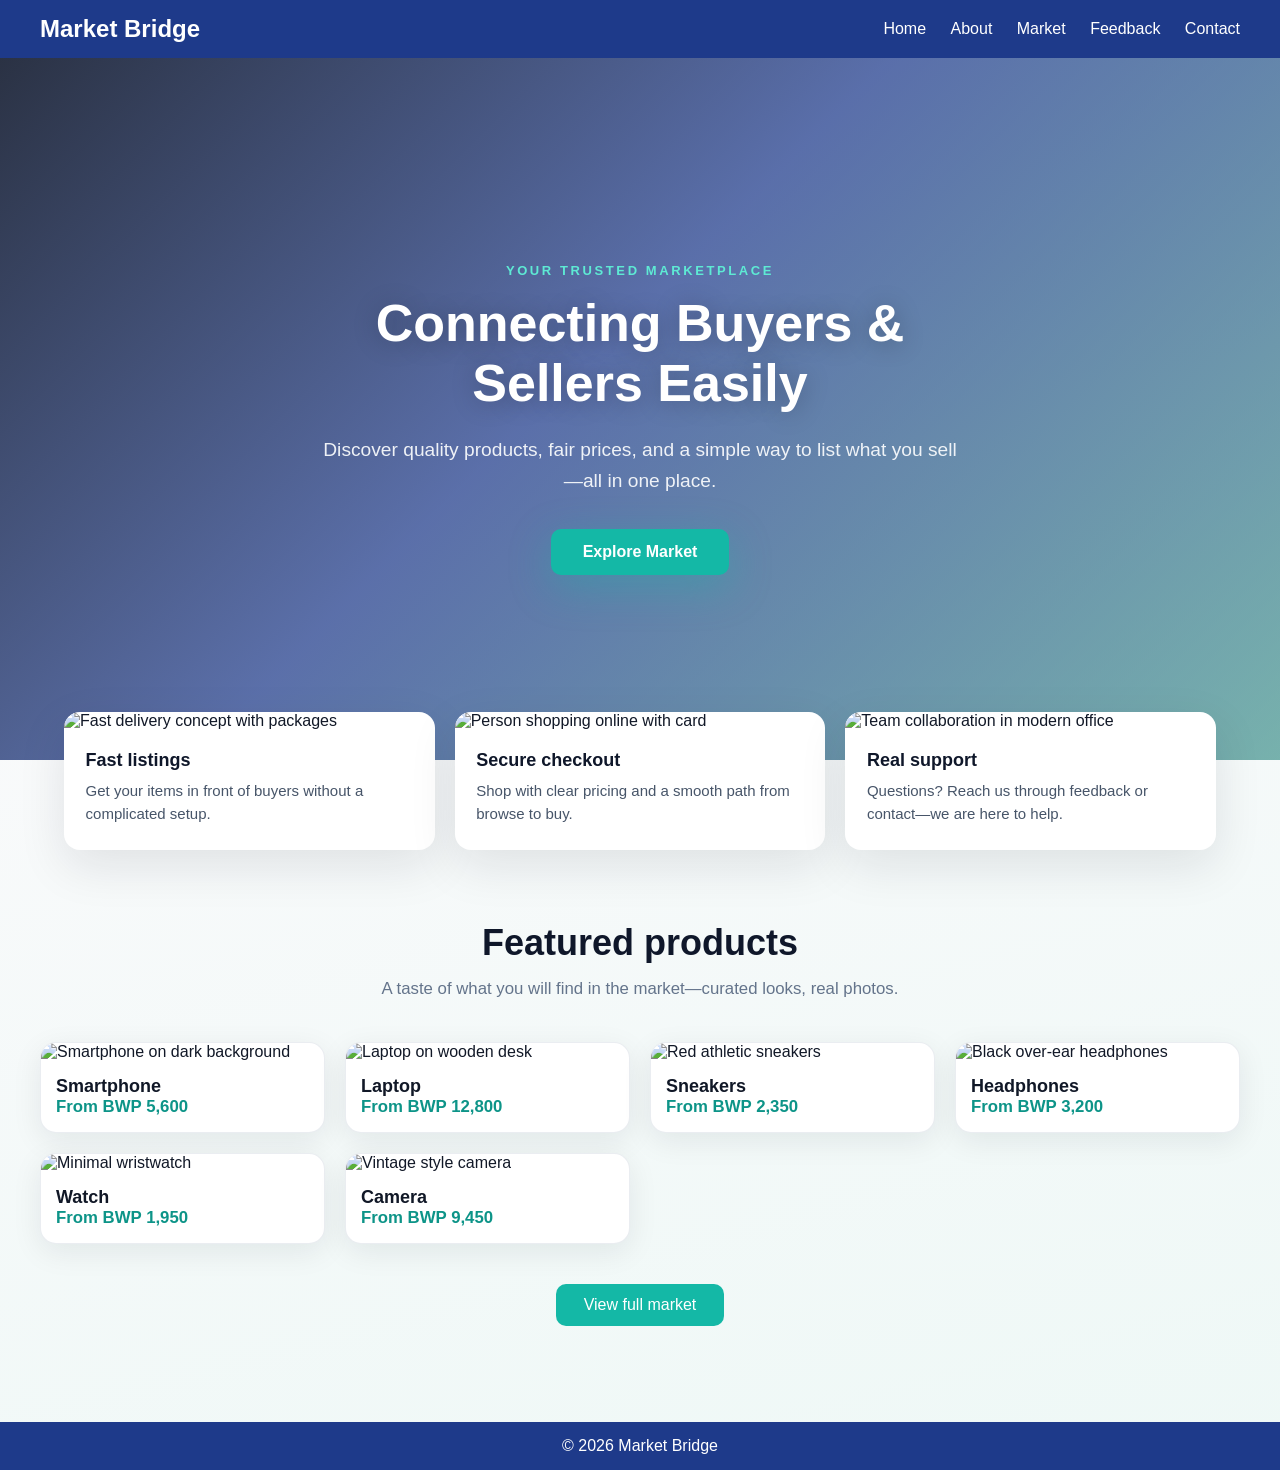
==== index.html @ 3c5c1e12 "done" ====
<!DOCTYPE html>
<html lang="en">
<head>
<meta charset="UTF-8">
<meta name="viewport" content="width=device-width, initial-scale=1.0">
<title>Market Bridge - Home</title>
<link rel="preconnect" href="https://fonts.googleapis.com">
<link rel="preconnect" href="https://fonts.gstatic.com" crossorigin>
<link href="https://fonts.googleapis.com/css2?family=DM+Sans:ital,opsz,wght@0,9..40,400;0,9..40,500;0,9..40,600;0,9..40,700&display=swap" rel="stylesheet">
<link rel="stylesheet" href="style.css">
</head>
<body class="home">
<header>
<nav>
<h2>Market Bridge</h2>
<div>
<a href="index.html">Home</a>
<a href="about.html">About</a>
<a href="market.html">Market</a>
<a href="feedback.html">Feedback</a>
<a href="contact.html">Contact</a>
</div>
</nav>
</header>

<section class="hero">
<div class="hero-bg" role="presentation" aria-hidden="true"></div>
<div class="hero-overlay" aria-hidden="true"></div>
<div class="hero-inner">
<p class="hero-eyebrow">Your trusted marketplace</p>
<h1>Connecting Buyers &amp; Sellers Easily</h1>
<p class="hero-lead">Discover quality products, fair prices, and a simple way to list what you sell—all in one place.</p>
<a href="market.html" class="btn btn-hero">Explore Market</a>
</div>
</section>

<section class="home-highlights" aria-labelledby="highlights-heading">
<h2 id="highlights-heading" class="visually-hidden">Why shop with us</h2>
<div class="highlights-grid">
<article class="highlight-card">
<img src="https://images.unsplash.com/photo-1607082348824-0a96f2a4b9da?w=640&q=80" alt="Fast delivery concept with packages" width="640" height="400" loading="lazy">
<div class="highlight-card-body">
<h3>Fast listings</h3>
<p>Get your items in front of buyers without a complicated setup.</p>
</div>
</article>
<article class="highlight-card">
<img src="https://images.unsplash.com/photo-1556742049-0cfed4f6a45d?w=640&q=80" alt="Person shopping online with card" width="640" height="400" loading="lazy">
<div class="highlight-card-body">
<h3>Secure checkout</h3>
<p>Shop with clear pricing and a smooth path from browse to buy.</p>
</div>
</article>
<article class="highlight-card">
<img src="https://images.unsplash.com/photo-1556761175-5973dc0f32e7?w=640&q=80" alt="Team collaboration in modern office" width="640" height="400" loading="lazy">
<div class="highlight-card-body">
<h3>Real support</h3>
<p>Questions? Reach us through feedback or contact—we are here to help.</p>
</div>
</article>
</div>
</section>

<div class="container featured-wrap">
<div class="section-head">
<h2>Featured products</h2>
<p class="section-sub">A taste of what you will find in the market—curated looks, real photos.</p>
</div>
<div class="grid">
<div class="card">
<img src="https://images.unsplash.com/photo-1511707171634-5f897ff02cc9?w=800&q=80" alt="Smartphone on dark background" width="800" height="600" loading="lazy">
<div class="card-content">
<h3>Smartphone</h3><p class="price">From BWP 5,600</p>
</div>
</div>
<div class="card">
<img src="https://images.unsplash.com/photo-1496181139206-80ce49f8c1a4?w=800&q=80" alt="Laptop on wooden desk" width="800" height="600" loading="lazy">
<div class="card-content">
<h3>Laptop</h3><p class="price">From BWP 12,800</p>
</div>
</div>
<div class="card">
<img src="https://images.unsplash.com/photo-1542291026-7eec264c27ff?w=800&q=80" alt="Red athletic sneakers" width="800" height="600" loading="lazy">
<div class="card-content">
<h3>Sneakers</h3><p class="price">From BWP 2,350</p>
</div>
</div>
<div class="card">
<img src="https://images.unsplash.com/photo-1505740420928-5e560c06d30e?w=800&q=80" alt="Black over-ear headphones" width="800" height="600" loading="lazy">
<div class="card-content">
<h3>Headphones</h3><p class="price">From BWP 3,200</p>
</div>
</div>
<div class="card">
<img src="https://images.unsplash.com/photo-1523275335684-37898b6baf30?w=800&q=80" alt="Minimal wristwatch" width="800" height="600" loading="lazy">
<div class="card-content">
<h3>Watch</h3><p class="price">From BWP 1,950</p>
</div>
</div>
<div class="card">
<img src="https://images.unsplash.com/photo-1516035069371-29a1b244cc32?w=800&q=80" alt="Vintage style camera" width="800" height="600" loading="lazy">
<div class="card-content">
<h3>Camera</h3><p class="price">From BWP 9,450</p>
</div>
</div>
</div>
<p class="featured-cta"><a href="market.html" class="btn">View full market</a></p>
</div>

<footer>© 2026 Market Bridge</footer>
</body>
</html>
---- style.css ----
/* RESET */
* {
  margin: 0;
  padding: 0;
  box-sizing: border-box;
  font-family: 'Segoe UI', sans-serif;
}

/* BODY */
body {
  background-color: #F9FAFB;
  color: #111827;
}

/* NAVBAR */
header {
  background: #1E3A8A;
  position: sticky;
  top: 0;
  z-index: 1000;
}

nav {
  display: flex;
  justify-content: space-between;
  align-items: center;
  padding: 15px 40px;
}

nav h2 {
  color: white;
}

nav a {
  color: white;
  margin-left: 20px;
  text-decoration: none;
  transition: 0.3s;
  position: relative;
}

/* HOVER UNDERLINE EFFECT */
nav a::after {
  content: "";
  position: absolute;
  width: 0%;
  height: 2px;
  background: #F97316;
  left: 0;
  bottom: -5px;
  transition: 0.3s;
}

nav a:hover::after {
  width: 100%;
}

/* CONTAINER */
.container {
  padding: 40px;
}

/* BUTTON */
.btn {
  background: #14B8A6;
  color: white;
  padding: 10px 20px;
  border: none;
  border-radius: 6px;
  cursor: pointer;
  transition: 0.3s;
}

.btn:hover {
  background: #F97316;
  transform: scale(1.05);
}

/* GRID */
.grid {
  display: grid;
  grid-template-columns: repeat(auto-fit, minmax(250px, 1fr));
  gap: 20px;
  margin-top: 20px;
}

/* CARD DESIGN */
.card {
  background: white;
  border-radius: 12px;
  overflow: hidden;
  box-shadow: 0 4px 12px rgba(0,0,0,0.1);
  transition: 0.3s;
}

.card:hover {
  transform: translateY(-8px);
}

.card img {
  width: 100%;
  height: 200px;
  object-fit: cover;
}

.card-content {
  padding: 15px;
}

/* HERO (default / inner pages) */
.hero {
  text-align: center;
  padding: 60px 20px;
  animation: fadeIn 1s ease-in;
}

.hero h1 {
  font-size: 2.5rem;
  margin-bottom: 10px;
}

/* ——— Home page only ——— */
body.home {
  font-family: "DM Sans", "Segoe UI", system-ui, sans-serif;
  background: linear-gradient(165deg, #f0f4ff 0%, #f9fafb 38%, #eef8f6 100%);
  min-height: 100vh;
}

.visually-hidden {
  position: absolute;
  width: 1px;
  height: 1px;
  padding: 0;
  margin: -1px;
  overflow: hidden;
  clip: rect(0, 0, 0, 0);
  white-space: nowrap;
  border: 0;
}

body.home .hero {
  position: relative;
  min-height: clamp(420px, 78vh, 820px);
  display: flex;
  align-items: center;
  justify-content: center;
  padding: 100px 24px 80px;
  overflow: hidden;
  text-align: center;
}

body.home .hero-bg {
  position: absolute;
  inset: 0;
  background-image: url("https://images.unsplash.com/photo-1441986300917-64674bd600d8?w=1920&q=85");
  background-size: cover;
  background-position: center 35%;
  transform: scale(1.02);
}

body.home .hero-overlay {
  position: absolute;
  inset: 0;
  background: linear-gradient(
    135deg,
    rgba(15, 23, 42, 0.88) 0%,
    rgba(30, 58, 138, 0.72) 45%,
    rgba(15, 118, 110, 0.55) 100%
  );
}

body.home .hero-inner {
  position: relative;
  z-index: 1;
  max-width: 40rem;
  margin: 0 auto;
  color: #f8fafc;
  animation: fadeIn 1.1s ease-out;
}

body.home .hero-eyebrow {
  font-size: 0.8125rem;
  font-weight: 600;
  letter-spacing: 0.2em;
  text-transform: uppercase;
  color: #5eead4;
  margin-bottom: 1rem;
}

body.home .hero h1 {
  font-size: clamp(2rem, 5vw, 3.25rem);
  font-weight: 700;
  line-height: 1.15;
  margin-bottom: 1.25rem;
  color: #fff;
  text-shadow: 0 2px 24px rgba(0, 0, 0, 0.25);
}

body.home .hero-lead {
  font-size: clamp(1rem, 2.2vw, 1.2rem);
  line-height: 1.65;
  opacity: 0.94;
  margin-bottom: 2rem;
  font-weight: 400;
}

body.home .btn-hero {
  display: inline-block;
  padding: 14px 32px;
  font-size: 1rem;
  font-weight: 600;
  text-decoration: none;
  border-radius: 10px;
  box-shadow: 0 12px 40px rgba(20, 184, 166, 0.35);
}

body.home .btn-hero:hover {
  box-shadow: 0 14px 44px rgba(249, 115, 22, 0.35);
}

/* Highlight strip */
.home-highlights {
  max-width: 1200px;
  margin: -48px auto 0;
  padding: 0 24px 48px;
  position: relative;
  z-index: 2;
}

.highlights-grid {
  display: grid;
  grid-template-columns: repeat(auto-fit, minmax(260px, 1fr));
  gap: 1.25rem;
}

.highlight-card {
  background: #fff;
  border-radius: 16px;
  overflow: hidden;
  box-shadow: 0 16px 48px rgba(15, 23, 42, 0.1);
  transition: transform 0.35s ease, box-shadow 0.35s ease;
}

.highlight-card:hover {
  transform: translateY(-6px);
  box-shadow: 0 24px 56px rgba(30, 58, 138, 0.15);
}

.highlight-card img {
  width: 100%;
  height: 180px;
  object-fit: cover;
}

.highlight-card-body {
  padding: 1.25rem 1.35rem 1.5rem;
}

.highlight-card-body h3 {
  font-size: 1.125rem;
  margin-bottom: 0.5rem;
  color: #0f172a;
}

.highlight-card-body p {
  font-size: 0.9375rem;
  line-height: 1.55;
  color: #475569;
}

/* Featured section */
body.home .featured-wrap {
  padding-top: 24px;
  padding-bottom: 56px;
}

.section-head {
  text-align: center;
  max-width: 36rem;
  margin: 0 auto 2.5rem;
}

.section-head h2 {
  font-size: clamp(1.75rem, 3vw, 2.25rem);
  color: #0f172a;
  margin-bottom: 0.75rem;
}

.section-sub {
  color: #64748b;
  font-size: 1.05rem;
  line-height: 1.6;
}

body.home .card {
  border-radius: 16px;
  box-shadow: 0 8px 30px rgba(15, 23, 42, 0.08);
  border: 1px solid rgba(148, 163, 184, 0.2);
}

body.home .card img {
  height: 220px;
}

body.home .card-content h3 {
  font-size: 1.125rem;
}

body.home .price {
  font-weight: 600;
  color: #0d9488;
  font-size: 1.05rem;
}

.featured-cta {
  text-align: center;
  margin-top: 2.5rem;
}

.featured-cta .btn {
  text-decoration: none;
  display: inline-block;
  padding: 12px 28px;
  border-radius: 10px;
}

/* ——— About page ——— */
body.about-page {
  font-family: "DM Sans", "Segoe UI", system-ui, sans-serif;
  background: linear-gradient(165deg, #f0f4ff 0%, #f9fafb 42%, #eef8f6 100%);
  min-height: 100vh;
}

.about-banner {
  position: relative;
  padding: 72px 24px 88px;
  text-align: center;
  overflow: hidden;
}

.about-banner-bg {
  position: absolute;
  inset: 0;
  background-image: url("https://images.unsplash.com/photo-1552664730-d307ca884978?w=1600&q=80");
  background-size: cover;
  background-position: center 30%;
}

.about-banner-overlay {
  position: absolute;
  inset: 0;
  background: linear-gradient(
    120deg,
    rgba(15, 23, 42, 0.9) 0%,
    rgba(30, 58, 138, 0.78) 50%,
    rgba(13, 148, 136, 0.65) 100%
  );
}

.about-banner-inner {
  position: relative;
  z-index: 1;
  max-width: 38rem;
  margin: 0 auto;
  color: #f8fafc;
  animation: fadeIn 0.9s ease-out;
}

.about-eyebrow {
  font-size: 0.75rem;
  font-weight: 600;
  letter-spacing: 0.18em;
  text-transform: uppercase;
  color: #5eead4;
  margin-bottom: 0.75rem;
}

.about-banner h1 {
  font-size: clamp(1.85rem, 4vw, 2.65rem);
  font-weight: 700;
  line-height: 1.2;
  margin-bottom: 1rem;
}

.about-intro {
  font-size: 1.05rem;
  line-height: 1.65;
  opacity: 0.95;
}

.about-content.container {
  max-width: 1120px;
  margin: 0 auto;
  padding: 0 24px 56px;
}

.about-cards-grid {
  display: grid;
  grid-template-columns: repeat(auto-fit, minmax(min(100%, 320px), 1fr));
  gap: 1.5rem;
  margin-top: -40px;
  position: relative;
  z-index: 2;
}

.info-card {
  background: #fff;
  border-radius: 16px;
  overflow: hidden;
  box-shadow: 0 12px 40px rgba(15, 23, 42, 0.08);
  border: 1px solid rgba(148, 163, 184, 0.22);
  display: flex;
  flex-direction: column;
  transition: transform 0.3s ease, box-shadow 0.3s ease;
}

.info-card:hover {
  transform: translateY(-6px);
  box-shadow: 0 20px 50px rgba(30, 58, 138, 0.12);
}

.info-card-accent {
  height: 5px;
  flex-shrink: 0;
}

.info-card--mission .info-card-accent {
  background: linear-gradient(90deg, #14b8a6, #0d9488);
}

.info-card--aim .info-card-accent {
  background: linear-gradient(90deg, #1e3a8a, #3b82f6);
}

.info-card--vision .info-card-accent {
  background: linear-gradient(90deg, #f97316, #ea580c);
}

.info-card--buyers .info-card-accent {
  background: linear-gradient(90deg, #14b8a6, #1e3a8a);
}

.info-card--sellers .info-card-accent {
  background: linear-gradient(90deg, #1e3a8a, #14b8a6);
}

.info-card-photo {
  width: 100%;
  height: 160px;
  object-fit: cover;
}

.info-card-body {
  padding: 1.35rem 1.5rem 1.6rem;
}

.info-card-body h2 {
  font-size: 1.2rem;
  font-weight: 700;
  color: #0f172a;
  margin-bottom: 0.75rem;
}

.info-card-body p {
  font-size: 0.975rem;
  line-height: 1.65;
  color: #475569;
}

.info-card-body strong {
  color: #0f172a;
  font-weight: 600;
}

.info-list {
  margin: 0;
  padding-left: 1.15rem;
  color: #475569;
  font-size: 0.975rem;
  line-height: 1.75;
}

.info-list li {
  margin-bottom: 0.35rem;
}

.info-list li:last-child {
  margin-bottom: 0;
}

.about-cta-panel {
  margin-top: 2.5rem;
  padding: 2rem 1.75rem;
  border-radius: 16px;
  background: linear-gradient(135deg, #1e3a8a 0%, #134e4a 100%);
  color: #e2e8f0;
  text-align: center;
  box-shadow: 0 16px 48px rgba(30, 58, 138, 0.25);
}

.about-cta-inner h2 {
  font-size: 1.5rem;
  color: #fff;
  margin-bottom: 0.5rem;
}

.about-cta-inner > p {
  font-size: 1rem;
  margin-bottom: 1.5rem;
  opacity: 0.92;
}

.about-cta-actions {
  display: flex;
  flex-wrap: wrap;
  gap: 0.75rem;
  justify-content: center;
  align-items: center;
}

.about-cta-btn {
  text-decoration: none;
  display: inline-block;
}

.btn-outline {
  background: transparent;
  color: #fff;
  border: 2px solid rgba(255, 255, 255, 0.55);
  text-decoration: none;
  display: inline-block;
  padding: 10px 20px;
  border-radius: 6px;
  cursor: pointer;
  transition: 0.3s;
}

.btn-outline:hover {
  background: rgba(255, 255, 255, 0.12);
  border-color: #fff;
  transform: scale(1.05);
}

/* ——— Market hub & slideshow ——— */
body.market-page {
  font-family: "DM Sans", "Segoe UI", system-ui, sans-serif;
  background: linear-gradient(165deg, #e8eefc 0%, #f9fafb 45%, #e6f4f1 100%);
  min-height: 100vh;
}

.market-hero {
  position: relative;
}

.slideshow {
  position: relative;
  min-height: clamp(320px, 52vh, 560px);
  overflow: hidden;
}

.slideshow-slides {
  position: absolute;
  inset: 0;
}

.slideshow .slide {
  position: absolute;
  inset: 0;
  background-size: cover;
  background-position: center;
  opacity: 0;
  transition: opacity 1s ease-in-out;
}

.slideshow .slide.is-active {
  opacity: 1;
}

.slideshow-overlay {
  position: absolute;
  inset: 0;
  background: linear-gradient(
    120deg,
    rgba(15, 23, 42, 0.82) 0%,
    rgba(30, 58, 138, 0.55) 55%,
    rgba(13, 148, 136, 0.45) 100%
  );
  z-index: 1;
}

.slideshow-content {
  position: relative;
  z-index: 2;
  min-height: clamp(320px, 52vh, 560px);
  display: flex;
  flex-direction: column;
  align-items: center;
  justify-content: center;
  text-align: center;
  padding: 3rem 1.5rem 4rem;
  color: #f8fafc;
}

.slideshow-eyebrow {
  font-size: 0.75rem;
  font-weight: 600;
  letter-spacing: 0.2em;
  text-transform: uppercase;
  color: #5eead4;
  margin-bottom: 0.75rem;
}

.slideshow-title {
  font-size: clamp(1.85rem, 4vw, 2.75rem);
  font-weight: 700;
  margin-bottom: 0.75rem;
  text-shadow: 0 2px 20px rgba(0, 0, 0, 0.2);
}

.slideshow-lead {
  font-size: 1.05rem;
  max-width: 26rem;
  line-height: 1.6;
  opacity: 0.95;
  margin-bottom: 1.5rem;
}

.slideshow-dots {
  display: flex;
  gap: 0.5rem;
  margin-top: 0.5rem;
}

.slideshow-dot {
  width: 10px;
  height: 10px;
  border-radius: 50%;
  border: 2px solid rgba(255, 255, 255, 0.5);
  background: transparent;
  cursor: pointer;
  padding: 0;
  transition: background 0.2s, transform 0.2s;
}

.slideshow-dot.is-active {
  background: #fff;
  border-color: #fff;
  transform: scale(1.15);
}

.slideshow-btn {
  position: absolute;
  top: 50%;
  transform: translateY(-50%);
  z-index: 3;
  width: 44px;
  height: 44px;
  border-radius: 50%;
  border: none;
  background: rgba(255, 255, 255, 0.2);
  color: #fff;
  font-size: 1.75rem;
  line-height: 1;
  cursor: pointer;
  transition: background 0.2s;
  backdrop-filter: blur(6px);
}

.slideshow-btn:hover {
  background: rgba(255, 255, 255, 0.35);
}

.slideshow-btn--prev {
  left: 1rem;
}

.slideshow-btn--next {
  right: 1rem;
}

.market-hub {
  max-width: 1100px;
  margin: 0 auto;
  padding-bottom: 3rem;
}

.market-hub-intro {
  text-align: center;
  max-width: 36rem;
  margin: 2.5rem auto 2rem;
}

.market-hub-intro h2 {
  font-size: clamp(1.5rem, 3vw, 2rem);
  color: #0f172a;
  margin-bottom: 0.5rem;
}

.market-hub-intro p {
  color: #64748b;
  line-height: 1.6;
}

.market-actions {
  display: grid;
  grid-template-columns: repeat(auto-fit, minmax(min(100%, 300px), 1fr));
  gap: 1.5rem;
}

.market-action-card {
  position: relative;
  border-radius: 20px;
  overflow: hidden;
  min-height: 280px;
  display: block;
  text-decoration: none;
  color: inherit;
  box-shadow: 0 16px 48px rgba(15, 23, 42, 0.12);
  transition: transform 0.35s ease, box-shadow 0.35s ease;
}

.market-action-card:hover {
  transform: translateY(-8px);
  box-shadow: 0 24px 56px rgba(30, 58, 138, 0.18);
}

.market-action-bg {
  position: absolute;
  inset: 0;
  width: 100%;
  height: 100%;
  object-fit: cover;
}

.market-action-overlay {
  position: absolute;
  inset: 0;
  background: linear-gradient(
    180deg,
    rgba(15, 23, 42, 0.1) 0%,
    rgba(15, 23, 42, 0.75) 100%
  );
  z-index: 1;
}

.market-action-card--sell .market-action-overlay {
  background: linear-gradient(
    180deg,
    rgba(13, 148, 136, 0.15) 0%,
    rgba(15, 23, 42, 0.8) 100%
  );
}

.market-action-body {
  position: relative;
  z-index: 2;
  height: 100%;
  min-height: 280px;
  padding: 1.75rem;
  display: flex;
  flex-direction: column;
  justify-content: flex-end;
  color: #f8fafc;
}

.market-action-label {
  font-size: 0.7rem;
  font-weight: 600;
  letter-spacing: 0.15em;
  text-transform: uppercase;
  color: #5eead4;
  margin-bottom: 0.35rem;
}

.market-action-body h3 {
  font-size: 1.75rem;
  font-weight: 700;
  margin-bottom: 0.5rem;
}

.market-action-body p {
  font-size: 0.95rem;
  line-height: 1.55;
  opacity: 0.92;
  margin-bottom: 1rem;
}

.market-action-cta {
  font-weight: 600;
  color: #fff;
}

/* ——— Buy / Sell subpages ——— */
.page-subnav {
  display: flex;
  flex-wrap: wrap;
  align-items: center;
  justify-content: space-between;
  gap: 0.75rem;
  padding: 12px 40px;
  background: rgba(255, 255, 255, 0.85);
  border-bottom: 1px solid rgba(148, 163, 184, 0.25);
  backdrop-filter: blur(8px);
}

.subnav-back {
  font-weight: 600;
  color: #1e3a8a;
  text-decoration: none;
  display: inline-flex;
  align-items: center;
  gap: 0.25rem;
}

.subnav-back:hover {
  color: #0d9488;
  text-decoration: underline;
}

.subnav-link {
  font-size: 0.9375rem;
  font-weight: 600;
  color: #0d9488;
  text-decoration: none;
}

.subnav-link:hover {
  text-decoration: underline;
}

body.buy-page,
body.sell-page {
  font-family: "DM Sans", "Segoe UI", system-ui, sans-serif;
  background: linear-gradient(165deg, #f0f4ff 0%, #f9fafb 40%, #eef8f6 100%);
  min-height: 100vh;
}

.buy-hero {
  position: relative;
  min-height: 220px;
  max-height: 360px;
  overflow: hidden;
}

.buy-hero-img {
  width: 100%;
  height: 280px;
  object-fit: cover;
  display: block;
}

.buy-hero-overlay {
  position: absolute;
  inset: 0;
  background: linear-gradient(
    90deg,
    rgba(15, 23, 42, 0.75) 0%,
    rgba(30, 58, 138, 0.45) 100%
  );
}

.buy-hero-inner {
  position: absolute;
  inset: 0;
  display: flex;
  flex-direction: column;
  justify-content: center;
  padding: 2rem 40px;
  max-width: 640px;
  color: #f8fafc;
}

.buy-hero-inner h1 {
  font-size: clamp(1.75rem, 3.5vw, 2.35rem);
  margin-bottom: 0.5rem;
}

.buy-hero-inner p {
  font-size: 1rem;
  line-height: 1.55;
  opacity: 0.95;
}

.buy-content.container {
  max-width: 1120px;
  margin: 0 auto;
  padding-top: 2rem;
  padding-bottom: 3rem;
}

.buy-hint {
  text-align: center;
  color: #64748b;
  margin-bottom: 1rem;
}

.buy-hint a {
  color: #0d9488;
  font-weight: 600;
}

body.buy-page .product-card img {
  height: 220px;
}

.product-badge {
  display: inline-block;
  font-size: 0.6875rem;
  font-weight: 700;
  text-transform: uppercase;
  letter-spacing: 0.06em;
  color: #0f766e;
  background: #ccfbf1;
  padding: 0.2rem 0.5rem;
  border-radius: 6px;
  margin-bottom: 0.35rem;
}

.product-price {
  font-size: 1.15rem;
  font-weight: 700;
  color: #0d9488;
  margin: 0.35rem 0 0.5rem;
}

.product-desc {
  font-size: 0.9rem;
  color: #64748b;
  line-height: 1.5;
  margin-bottom: 0.75rem;
}

.btn-block {
  width: 100%;
  margin-top: 0.25rem;
}

/* Sell layout */
.sell-layout {
  display: grid;
  grid-template-columns: minmax(0, 380px) minmax(0, 1fr);
  gap: 0;
  max-width: 1100px;
  margin: 0 auto;
  min-height: calc(100vh - 180px);
}

@media (max-width: 900px) {
  .sell-layout {
    grid-template-columns: 1fr;
  }

  .sell-visual {
    min-height: 200px;
    max-height: 240px;
  }

  .sell-visual img {
    max-height: 240px;
  }
}

.sell-visual {
  position: relative;
  background: #1e293b;
}

.sell-visual img {
  width: 100%;
  height: 100%;
  object-fit: cover;
  display: block;
  min-height: 320px;
}

.sell-visual-caption {
  position: absolute;
  bottom: 0;
  left: 0;
  right: 0;
  padding: 1.25rem 1.5rem;
  background: linear-gradient(transparent, rgba(15, 23, 42, 0.9));
  color: #e2e8f0;
  font-size: 0.9rem;
  line-height: 1.45;
}

.sell-main {
  padding: 2rem 40px 3rem;
}

.sell-intro h1 {
  font-size: clamp(1.65rem, 3vw, 2.1rem);
  color: #0f172a;
  margin-bottom: 0.5rem;
}

.sell-intro p {
  color: #64748b;
  line-height: 1.6;
  margin-bottom: 1.75rem;
  max-width: 36rem;
}

.sell-intro a {
  color: #0d9488;
  font-weight: 600;
}

.sell-form {
  max-width: 32rem;
  background: #fff;
  padding: 1.75rem 1.5rem 2rem;
  border-radius: 16px;
  box-shadow: 0 12px 40px rgba(15, 23, 42, 0.08);
  border: 1px solid rgba(148, 163, 184, 0.2);
}

.sell-form label {
  display: block;
  font-size: 0.875rem;
  font-weight: 600;
  color: #334155;
  margin-top: 1rem;
}

.sell-form label:first-of-type {
  margin-top: 0;
}

.sell-form .req {
  color: #dc2626;
}

.sell-form input,
.sell-form textarea {
  margin-top: 0.35rem;
  border: 1px solid #cbd5e1;
  font-family: inherit;
}

.sell-form-hint {
  font-size: 0.8125rem;
  color: #94a3b8;
  margin-top: 0.75rem;
}

.btn-submit {
  margin-top: 1.25rem;
  width: 100%;
  padding: 12px 20px;
  font-weight: 600;
  font-size: 1rem;
}

.sell-message {
  margin-top: 1rem;
  font-size: 0.9375rem;
  min-height: 1.25rem;
}

.sell-message--ok {
  color: #0f766e;
}

.sell-message--ok a {
  color: #0d9488;
  font-weight: 600;
}

.sell-message--error {
  color: #b91c1c;
}

/* ——— Feedback page ——— */
body.feedback-page {
  font-family: "DM Sans", "Segoe UI", system-ui, sans-serif;
  background: linear-gradient(165deg, #f0f4ff 0%, #f9fafb 40%, #eef8f6 100%);
  min-height: 100vh;
}

.feedback-banner {
  position: relative;
  padding: 64px 24px 72px;
  text-align: center;
  overflow: hidden;
}

.feedback-banner-bg {
  position: absolute;
  inset: 0;
  background-image: url("https://images.unsplash.com/photo-1552664730-d307ca884978?w=1600&q=80");
  background-size: cover;
  background-position: center 25%;
}

.feedback-banner-overlay {
  position: absolute;
  inset: 0;
  background: linear-gradient(
    125deg,
    rgba(15, 23, 42, 0.9) 0%,
    rgba(30, 58, 138, 0.78) 50%,
    rgba(13, 148, 136, 0.65) 100%
  );
}

.feedback-banner-inner {
  position: relative;
  z-index: 1;
  max-width: 40rem;
  margin: 0 auto;
  color: #f8fafc;
  animation: fadeIn 0.85s ease-out;
}

.feedback-eyebrow {
  font-size: 0.75rem;
  font-weight: 600;
  letter-spacing: 0.18em;
  text-transform: uppercase;
  color: #5eead4;
  margin-bottom: 0.65rem;
}

.feedback-banner h1 {
  font-size: clamp(1.85rem, 4vw, 2.55rem);
  font-weight: 700;
  line-height: 1.15;
  margin-bottom: 0.85rem;
}

.feedback-intro {
  font-size: 1.05rem;
  line-height: 1.65;
  opacity: 0.95;
}

.feedback-layout {
  display: grid;
  grid-template-columns: minmax(0, 340px) minmax(0, 1fr);
  gap: 0;
  max-width: 1040px;
  margin: 0 auto;
  align-items: stretch;
}

@media (max-width: 880px) {
  .feedback-layout {
    grid-template-columns: 1fr;
  }

  .feedback-aside img {
    max-height: 220px;
  }
}

.feedback-aside {
  position: relative;
  background: #1e293b;
}

.feedback-aside img {
  width: 100%;
  height: 100%;
  min-height: 320px;
  object-fit: cover;
  display: block;
}

.feedback-aside-note {
  position: absolute;
  bottom: 0;
  left: 0;
  right: 0;
  padding: 1.2rem 1.35rem;
  background: linear-gradient(transparent, rgba(15, 23, 42, 0.92));
  color: #e2e8f0;
  font-size: 0.9rem;
  line-height: 1.45;
}

.feedback-main {
  padding: 2.25rem 40px 3rem;
}

.feedback-form {
  max-width: 36rem;
  background: #fff;
  padding: 1.75rem 1.5rem 2rem;
  border-radius: 16px;
  box-shadow: 0 12px 40px rgba(15, 23, 42, 0.08);
  border: 1px solid rgba(148, 163, 184, 0.2);
}

.feedback-form-title {
  font-size: 1.35rem;
  color: #0f172a;
  margin-bottom: 0.35rem;
}

.feedback-form-lead {
  font-size: 0.875rem;
  color: #64748b;
  margin-bottom: 1.25rem;
}

.feedback-form label {
  display: block;
  font-size: 0.875rem;
  font-weight: 600;
  color: #334155;
  margin-top: 1rem;
}

.feedback-form label:first-of-type {
  margin-top: 0;
}

.feedback-form input,
.feedback-form textarea,
.feedback-form select {
  margin-top: 0.35rem;
  border: 1px solid #cbd5e1;
  font-family: inherit;
  border-radius: 6px;
}

.feedback-form select {
  width: 100%;
  padding: 10px;
  background: #fff;
  cursor: pointer;
}

.feedback-submit {
  margin-top: 1.35rem;
  width: 100%;
  padding: 12px 20px;
  font-weight: 600;
}

.feedback-status {
  margin-top: 1rem;
  font-size: 0.9375rem;
  min-height: 1.25rem;
  color: #64748b;
}

.feedback-status--ok {
  color: #0f766e;
}

/* ——— Contact page ——— */
body.contact-page {
  font-family: "DM Sans", "Segoe UI", system-ui, sans-serif;
  background: linear-gradient(165deg, #e8eefc 0%, #f9fafb 42%, #e6f4f1 100%);
  min-height: 100vh;
}

.contact-banner {
  position: relative;
  padding: 64px 24px 72px;
  text-align: center;
  overflow: hidden;
}

.contact-banner-bg {
  position: absolute;
  inset: 0;
  background-image: url("https://images.unsplash.com/photo-1423666639041-f56000c27a9a?w=1600&q=80");
  background-size: cover;
  background-position: center 40%;
}

.contact-banner-overlay {
  position: absolute;
  inset: 0;
  background: linear-gradient(
    120deg,
    rgba(15, 23, 42, 0.88) 0%,
    rgba(30, 58, 138, 0.72) 45%,
    rgba(13, 148, 136, 0.58) 100%
  );
}

.contact-banner-inner {
  position: relative;
  z-index: 1;
  max-width: 40rem;
  margin: 0 auto;
  color: #f8fafc;
  animation: fadeIn 0.85s ease-out;
}

.contact-eyebrow {
  font-size: 0.75rem;
  font-weight: 600;
  letter-spacing: 0.18em;
  text-transform: uppercase;
  color: #5eead4;
  margin-bottom: 0.65rem;
}

.contact-banner h1 {
  font-size: clamp(1.85rem, 4vw, 2.55rem);
  font-weight: 700;
  margin-bottom: 0.85rem;
}

.contact-intro {
  font-size: 1.05rem;
  line-height: 1.65;
  opacity: 0.95;
}

.contact-body.container {
  max-width: 960px;
  margin: 0 auto;
  padding-top: 2.5rem;
  padding-bottom: 3.5rem;
}

.contact-grid {
  display: grid;
  grid-template-columns: repeat(auto-fit, minmax(min(100%, 220px), 1fr));
  gap: 1.25rem;
}

.contact-card {
  background: #fff;
  border-radius: 16px;
  padding: 1.35rem 1.4rem 1.5rem;
  box-shadow: 0 10px 36px rgba(15, 23, 42, 0.07);
  border: 1px solid rgba(148, 163, 184, 0.22);
  transition: transform 0.25s ease, box-shadow 0.25s ease;
}

.contact-card:hover {
  transform: translateY(-4px);
  box-shadow: 0 16px 44px rgba(30, 58, 138, 0.1);
}

.contact-card h2 {
  font-size: 0.8125rem;
  font-weight: 700;
  text-transform: uppercase;
  letter-spacing: 0.08em;
  color: #0d9488;
  margin-bottom: 0.65rem;
}

.contact-card p {
  font-size: 0.975rem;
  line-height: 1.55;
  color: #334155;
}

.contact-card a {
  color: #1e3a8a;
  font-weight: 600;
  text-decoration: none;
}

.contact-card a:hover {
  text-decoration: underline;
  color: #0d9488;
}

a.contact-prototype-link {
  cursor: default;
}

.contact-prototype-link:hover {
  color: #0d9488;
}

.contact-card-hint {
  margin-top: 0.65rem;
  font-size: 0.8125rem !important;
  color: #94a3b8 !important;
  line-height: 1.5 !important;
}

.contact-hours-card {
  margin-top: 1.75rem;
  background: linear-gradient(135deg, #1e3a8a 0%, #134e4a 100%);
  color: #e2e8f0;
  border-radius: 16px;
  padding: 1.5rem 1.75rem;
  box-shadow: 0 14px 40px rgba(30, 58, 138, 0.22);
}

.contact-hours-card h2 {
  font-size: 1.15rem;
  color: #fff;
  margin-bottom: 1rem;
}

.contact-hours-list {
  list-style: none;
  margin: 0;
  padding: 0;
}

.contact-hours-list li {
  display: flex;
  flex-wrap: wrap;
  justify-content: space-between;
  gap: 0.5rem 1rem;
  padding: 0.55rem 0;
  border-bottom: 1px solid rgba(255, 255, 255, 0.12);
  font-size: 0.9375rem;
}

.contact-hours-list li:last-child {
  border-bottom: none;
}

.contact-social {
  margin-top: 2.25rem;
  text-align: center;
}

.contact-social h2 {
  font-size: 1.35rem;
  color: #0f172a;
  margin-bottom: 0.35rem;
}

.contact-social-lead {
  color: #64748b;
  font-size: 0.975rem;
  margin-bottom: 1.5rem;
  max-width: 28rem;
  margin-left: auto;
  margin-right: auto;
  line-height: 1.55;
}

.social-links {
  list-style: none;
  margin: 0;
  padding: 0;
  display: flex;
  flex-wrap: wrap;
  justify-content: center;
  gap: 1rem;
}

.social-link {
  display: inline-flex;
  align-items: center;
  gap: 0.6rem;
  padding: 0.65rem 1.15rem;
  border-radius: 12px;
  text-decoration: none;
  font-weight: 600;
  font-size: 0.9rem;
  color: #fff;
  transition: transform 0.2s ease, box-shadow 0.2s ease;
  box-shadow: 0 6px 20px rgba(15, 23, 42, 0.12);
}

.social-link:hover {
  transform: translateY(-3px);
  box-shadow: 0 10px 28px rgba(15, 23, 42, 0.18);
  color: #fff;
}

.social-icon {
  width: 22px;
  height: 22px;
  flex-shrink: 0;
}

.social-link--whatsapp {
  background: #25d366;
}

.social-link--whatsapp:hover {
  background: #20bd5a;
}

.social-link--x {
  background: #0f1419;
}

.social-link--x:hover {
  background: #272c30;
}

.social-link--instagram {
  background: linear-gradient(45deg, #f09433 0%, #e6683c 25%, #dc2743 50%, #cc2366 75%, #bc1888 100%);
}

.social-link--facebook {
  background: #1877f2;
}

.social-link--facebook:hover {
  background: #166fe5;
}

/* ANIMATION */
@keyframes fadeIn {
  from { opacity: 0; }
  to { opacity: 1; }
}

/* FORM */
form input, form textarea {
  width: 100%;
  padding: 10px;
  margin: 10px 0;
  border-radius: 6px;
  border: 1px solid #ccc;
}

/* FOOTER */
footer {
  background: #1E3A8A;
  color: white;
  text-align: center;
  padding: 15px;
  margin-top: 40px;
}
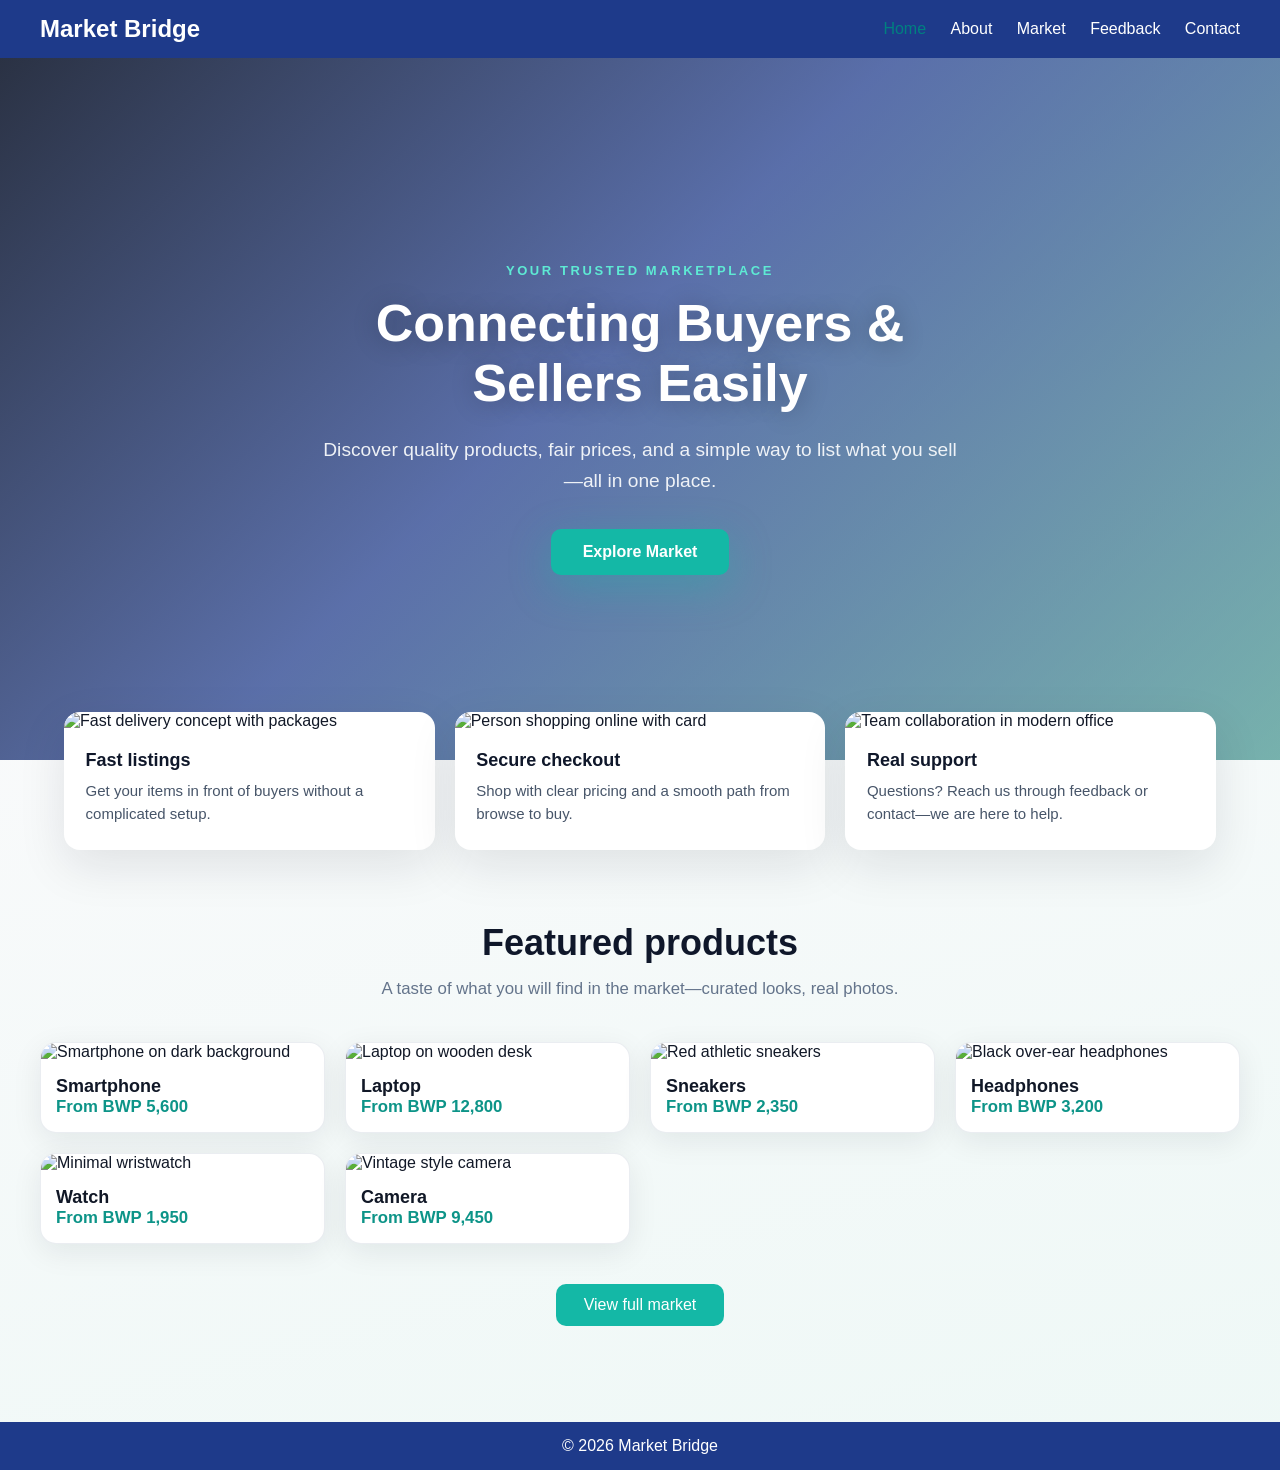
==== commit 6fe5b439: "Change Home link color to teal Updated the Home link style to teal." ====
--- a/index.html
+++ b/index.html
@@ -14,7 +14,7 @@
 <nav>
 <h2>Market Bridge</h2>
 <div>
-<a href="index.html">Home</a>
+<a href="index.html" style= "color:teal;">Home</a>
 <a href="about.html">About</a>
 <a href="market.html">Market</a>
 <a href="feedback.html">Feedback</a>
--- a/style.css
+++ b/style.css
@@ -1524,4 +1524,4 @@
   text-align: center;
   padding: 15px;
   margin-top: 40px;
-}+}
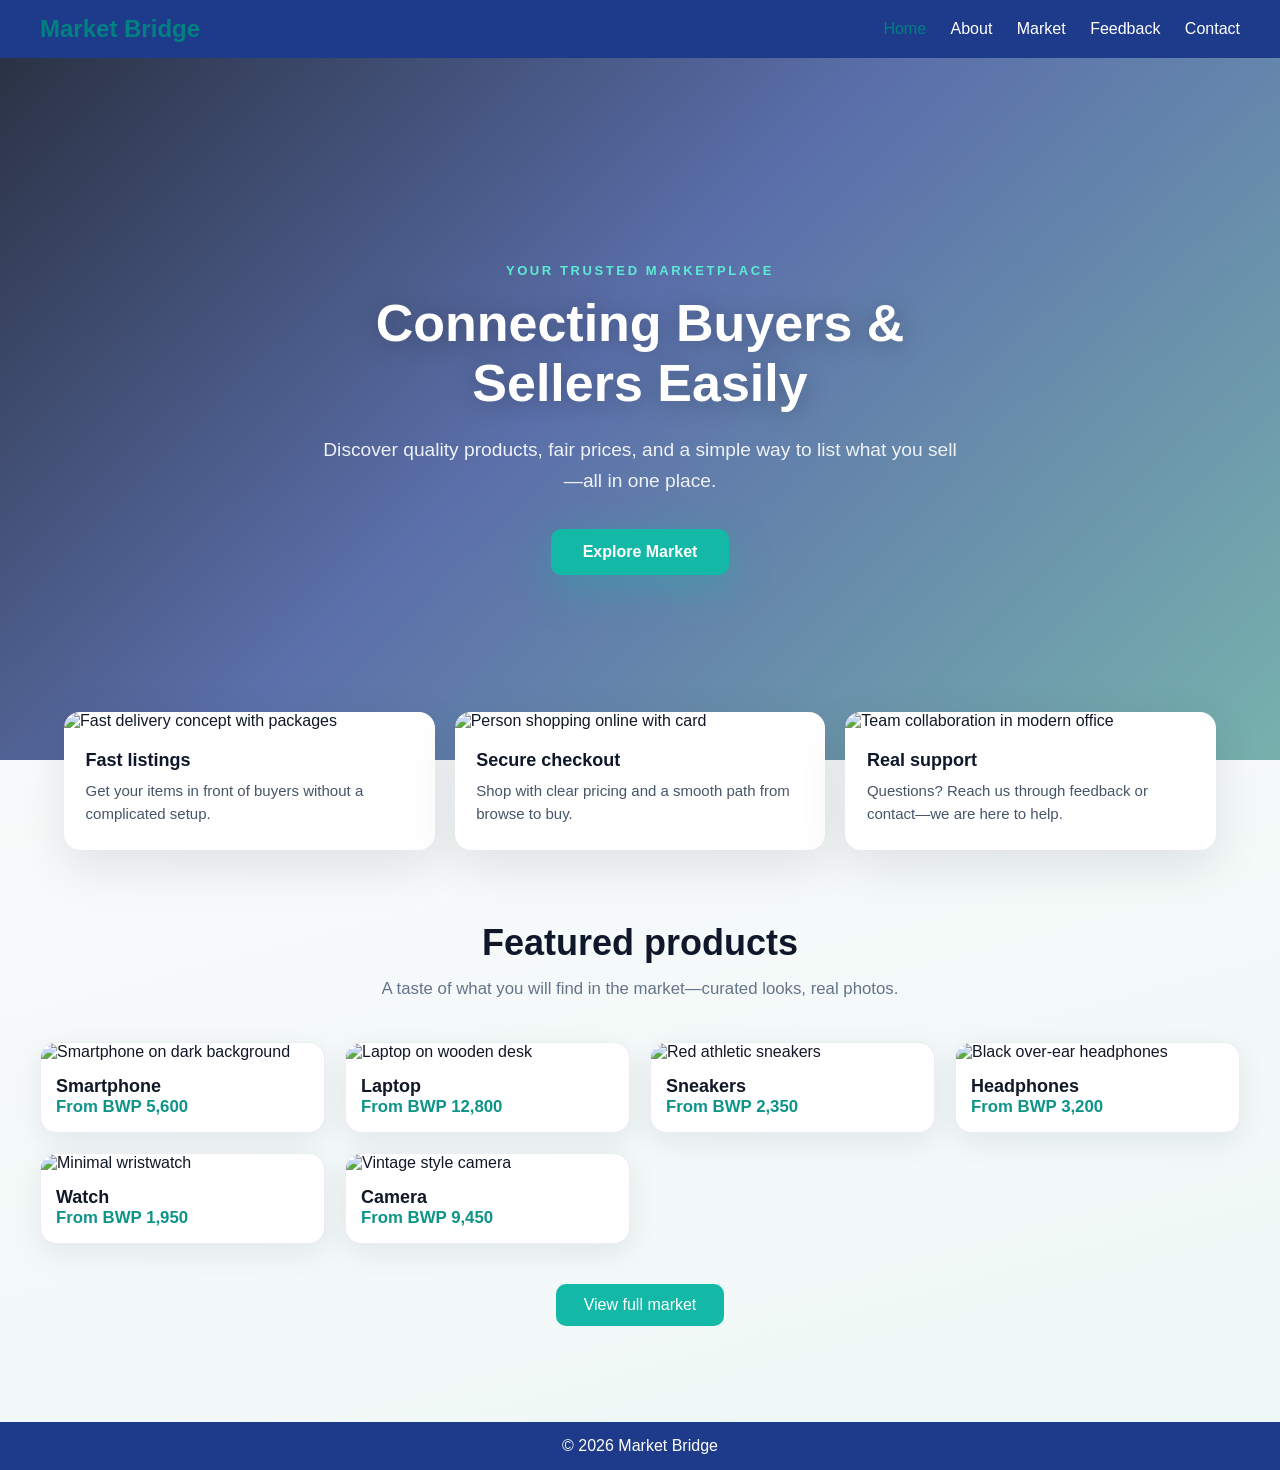
==== commit e00c8388: "Change Market Bridge header color to teal" ====
--- a/index.html
+++ b/index.html
@@ -12,7 +12,7 @@
 <body class="home">
 <header>
 <nav>
-<h2>Market Bridge</h2>
+<h2 style= "color:teal;">Market Bridge</h2>
 <div>
 <a href="index.html" style= "color:teal;">Home</a>
 <a href="about.html">About</a>
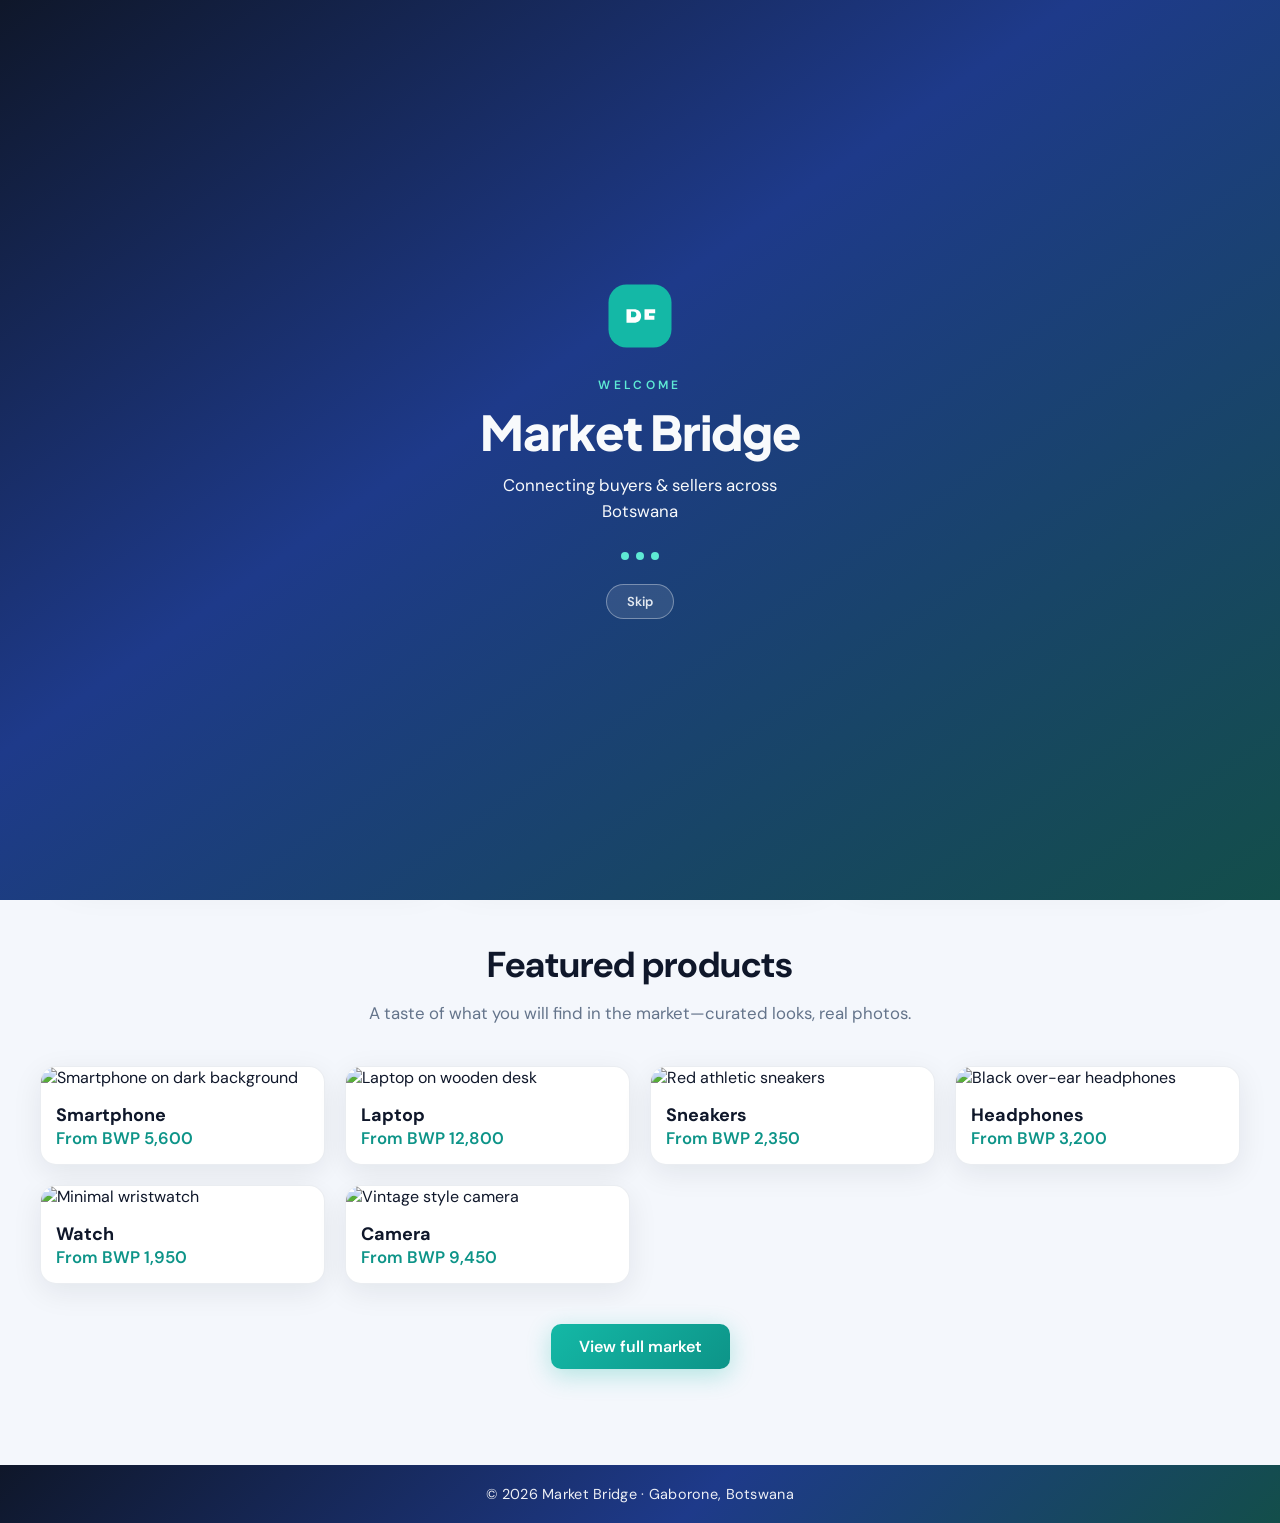
==== commit bd54764a: "done" ====
--- a/index.html
+++ b/index.html
@@ -6,19 +6,47 @@
 <title>Market Bridge - Home</title>
 <link rel="preconnect" href="https://fonts.googleapis.com">
 <link rel="preconnect" href="https://fonts.gstatic.com" crossorigin>
-<link href="https://fonts.googleapis.com/css2?family=DM+Sans:ital,opsz,wght@0,9..40,400;0,9..40,500;0,9..40,600;0,9..40,700&display=swap" rel="stylesheet">
+<link href="https://fonts.googleapis.com/css2?family=DM+Sans:ital,opsz,wght@0,9..40,400;0,9..40,500;0,9..40,600;0,9..40,700&family=Plus+Jakarta+Sans:wght@500;600;700;800&display=swap" rel="stylesheet">
 <link rel="stylesheet" href="style.css">
 </head>
-<body class="home">
-<header>
-<nav>
-<h2 style= "color:teal;">Market Bridge</h2>
-<div>
-<a href="index.html" style= "color:teal;">Home</a>
+<body class="home intro-active">
+<div id="intro-splash" class="intro-splash" role="dialog" aria-labelledby="intro-title" aria-modal="true">
+<div class="intro-splash-inner">
+<div class="intro-logo" aria-hidden="true">
+<svg viewBox="0 0 64 64" width="72" height="72" fill="none" xmlns="http://www.w3.org/2000/svg">
+<rect x="4" y="4" width="56" height="56" rx="16" fill="url(#introGrad)"/>
+<path d="M20 38V26h6.5c4 0 6.5 2.2 6.5 6s-2.5 6-6.5 6H20zm6-4.8c1.8 0 2.8-.9 2.8-2.5S27.8 28 26 28h-2v5.2h2zM36 38V26h9.5v3.6H40v2.2h4.8v3.6H36z" fill="#fff"/>
+<defs><linearGradient id="introGrad" x1="4" y1="4" x2="60" y2="60"><stop stop-color="#14b8a6"/><stop offset="1" stop-color="#1e3a8a"/></linearGradient></defs>
+</svg>
+</div>
+<p class="intro-eyebrow">Welcome</p>
+<h2 id="intro-title" class="intro-title">Market Bridge</h2>
+<p class="intro-tagline">Connecting buyers &amp; sellers across Botswana</p>
+<div class="intro-loader" aria-hidden="true"><span></span><span></span><span></span></div>
+<button type="button" class="intro-skip">Skip</button>
+</div>
+</div>
+
+<header class="site-header">
+<nav class="nav nav--home" aria-label="Main navigation">
+<div class="nav-links nav-links--start">
 <a href="about.html">About</a>
 <a href="market.html">Market</a>
+</div>
+<a href="index.html" class="brand brand--nav" aria-label="Market Bridge home">
+<span class="brand-icon" aria-hidden="true">
+<svg viewBox="0 0 40 40" width="36" height="36" fill="none" xmlns="http://www.w3.org/2000/svg">
+<rect x="2" y="2" width="36" height="36" rx="10" fill="url(#navGrad)"/>
+<path d="M12 24V16h4c2.5 0 4 1.4 4 4s-1.5 4-4 4h-4zm3-3.2c1.1 0 1.7-.6 1.7-1.6S16.1 18 15 18h-1.2v2.8H15zM22 24v-8h6v2.4h-3.2v1.4H27V24H22z" fill="#fff"/>
+<defs><linearGradient id="navGrad" x1="2" y1="2" x2="38" y2="38"><stop stop-color="#14b8a6"/><stop offset="1" stop-color="#3b82f6"/></linearGradient></defs>
+</svg>
+</span>
+<span class="brand-text">Market Bridge</span>
+</a>
+<div class="nav-links nav-links--end">
 <a href="feedback.html">Feedback</a>
 <a href="contact.html">Contact</a>
+<a href="index.html" class="nav-active">Home</a>
 </div>
 </nav>
 </header>
@@ -27,6 +55,16 @@
 <div class="hero-bg" role="presentation" aria-hidden="true"></div>
 <div class="hero-overlay" aria-hidden="true"></div>
 <div class="hero-inner">
+<a href="index.html" class="hero-logo brand brand--hero" aria-label="Market Bridge">
+<span class="brand-icon brand-icon--hero" aria-hidden="true">
+<svg viewBox="0 0 80 80" width="88" height="88" fill="none" xmlns="http://www.w3.org/2000/svg">
+<rect x="4" y="4" width="72" height="72" rx="20" fill="url(#heroGrad)"/>
+<path d="M24 48V32h8c5 0 8 2.8 8 8s-3 8-8 8h-8zm7.5-6c2.2 0 3.5-1.1 3.5-3.2S33.7 36 31.5 36H28v6h3.5zM44 48V32h12v4.5H48v2.8h7.2V48H44z" fill="#fff"/>
+<defs><linearGradient id="heroGrad" x1="4" y1="4" x2="76" y2="76"><stop stop-color="#5eead4"/><stop offset="1" stop-color="#1e3a8a"/></linearGradient></defs>
+</svg>
+</span>
+<span class="brand-text brand-text--hero">Market Bridge</span>
+</a>
 <p class="hero-eyebrow">Your trusted marketplace</p>
 <h1>Connecting Buyers &amp; Sellers Easily</h1>
 <p class="hero-lead">Discover quality products, fair prices, and a simple way to list what you sell—all in one place.</p>
@@ -34,24 +72,24 @@
 </div>
 </section>
 
-<section class="home-highlights" aria-labelledby="highlights-heading">
+<section class="home-highlights reveal" aria-labelledby="highlights-heading">
 <h2 id="highlights-heading" class="visually-hidden">Why shop with us</h2>
 <div class="highlights-grid">
-<article class="highlight-card">
+<article class="highlight-card reveal reveal-delay-1">
 <img src="https://images.unsplash.com/photo-1607082348824-0a96f2a4b9da?w=640&q=80" alt="Fast delivery concept with packages" width="640" height="400" loading="lazy">
 <div class="highlight-card-body">
 <h3>Fast listings</h3>
 <p>Get your items in front of buyers without a complicated setup.</p>
 </div>
 </article>
-<article class="highlight-card">
+<article class="highlight-card reveal reveal-delay-2">
 <img src="https://images.unsplash.com/photo-1556742049-0cfed4f6a45d?w=640&q=80" alt="Person shopping online with card" width="640" height="400" loading="lazy">
 <div class="highlight-card-body">
 <h3>Secure checkout</h3>
 <p>Shop with clear pricing and a smooth path from browse to buy.</p>
 </div>
 </article>
-<article class="highlight-card">
+<article class="highlight-card reveal reveal-delay-3">
 <img src="https://images.unsplash.com/photo-1556761175-5973dc0f32e7?w=640&q=80" alt="Team collaboration in modern office" width="640" height="400" loading="lazy">
 <div class="highlight-card-body">
 <h3>Real support</h3>
@@ -61,7 +99,7 @@
 </div>
 </section>
 
-<div class="container featured-wrap">
+<div class="container featured-wrap reveal">
 <div class="section-head">
 <h2>Featured products</h2>
 <p class="section-sub">A taste of what you will find in the market—curated looks, real photos.</p>
@@ -107,6 +145,7 @@
 <p class="featured-cta"><a href="market.html" class="btn">View full market</a></p>
 </div>
 
-<footer>© 2026 Market Bridge</footer>
+<footer class="site-footer">© 2026 Market Bridge · Gaborone, Botswana</footer>
+<script src="js/site-animations.js"></script>
 </body>
 </html>
--- a/style.css
+++ b/style.css
@@ -3,56 +3,302 @@
   margin: 0;
   padding: 0;
   box-sizing: border-box;
-  font-family: 'Segoe UI', sans-serif;
-}
-
-/* BODY */
+}
+
+/* ——— Modern global foundation ——— */
+:root {
+  --color-bg: #f4f7fc;
+  --color-surface: #ffffff;
+  --color-text: #0f172a;
+  --color-muted: #64748b;
+  --color-primary: #14b8a6;
+  --color-primary-dark: #0d9488;
+  --color-accent: #f97316;
+  --color-navy: #1e3a8a;
+  --shadow-sm: 0 4px 20px rgba(15, 23, 42, 0.06);
+  --shadow-md: 0 12px 40px rgba(15, 23, 42, 0.1);
+  --shadow-lg: 0 24px 56px rgba(30, 58, 138, 0.14);
+  --radius-md: 12px;
+  --radius-lg: 16px;
+  --ease-out: cubic-bezier(0.22, 1, 0.36, 1);
+  --font-sans: "DM Sans", "Plus Jakarta Sans", "Segoe UI", system-ui, sans-serif;
+}
+
+html {
+  scroll-behavior: smooth;
+}
+
 body {
-  background-color: #F9FAFB;
-  color: #111827;
+  font-family: var(--font-sans);
+  color: var(--color-text);
+  background-color: var(--color-bg);
+  background-image:
+    radial-gradient(ellipse 80% 50% at 10% -10%, rgba(59, 130, 246, 0.14), transparent 55%),
+    radial-gradient(ellipse 60% 45% at 95% 5%, rgba(20, 184, 166, 0.12), transparent 50%),
+    radial-gradient(ellipse 50% 40% at 50% 100%, rgba(249, 115, 22, 0.06), transparent 55%),
+    linear-gradient(180deg, #eef2ff 0%, #f8fafc 35%, #f0fdfa 100%);
+  background-attachment: fixed;
+  min-height: 100vh;
+  position: relative;
+  overflow-x: hidden;
+}
+
+body::before {
+  content: "";
+  position: fixed;
+  inset: 0;
+  pointer-events: none;
+  z-index: -1;
+  opacity: 0.45;
+  background-image:
+    radial-gradient(circle at 20% 30%, rgba(94, 234, 212, 0.08) 0%, transparent 8%),
+    radial-gradient(circle at 80% 70%, rgba(59, 130, 246, 0.06) 0%, transparent 8%);
+  animation: bgFloat 18s ease-in-out infinite alternate;
+}
+
+@keyframes bgFloat {
+  from { transform: translate(0, 0) scale(1); }
+  to { transform: translate(-2%, 1%) scale(1.02); }
+}
+
+/* Intro splash (home) */
+.intro-splash {
+  position: fixed;
+  inset: 0;
+  z-index: 10000;
+  display: flex;
+  align-items: center;
+  justify-content: center;
+  background: linear-gradient(145deg, #0f172a 0%, #1e3a8a 42%, #134e4a 100%);
+  transition: opacity 0.65s var(--ease-out), visibility 0.65s;
+}
+
+.intro-splash.is-hidden {
+  opacity: 0;
+  visibility: hidden;
+  pointer-events: none;
+}
+
+.intro-splash-inner {
+  text-align: center;
+  color: #f8fafc;
+  padding: 2rem;
+  animation: introPop 0.9s var(--ease-out) both;
+}
+
+.intro-logo {
+  margin: 0 auto 1.25rem;
+  animation: introLogoSpin 1.1s var(--ease-out) 0.15s both;
+}
+
+.intro-eyebrow {
+  font-size: 0.75rem;
+  font-weight: 600;
+  letter-spacing: 0.28em;
+  text-transform: uppercase;
+  color: #5eead4;
+  margin-bottom: 0.5rem;
+  animation: fadeSlideUp 0.7s var(--ease-out) 0.35s both;
+}
+
+.intro-title {
+  font-family: "Plus Jakarta Sans", var(--font-sans);
+  font-size: clamp(2rem, 6vw, 3rem);
+  font-weight: 800;
+  letter-spacing: -0.02em;
+  margin-bottom: 0.65rem;
+  animation: fadeSlideUp 0.7s var(--ease-out) 0.5s both;
+}
+
+.intro-tagline {
+  font-size: 1.05rem;
+  opacity: 0.9;
+  max-width: 22rem;
+  margin: 0 auto 1.75rem;
+  line-height: 1.55;
+  animation: fadeSlideUp 0.7s var(--ease-out) 0.65s both;
+}
+
+.intro-loader {
+  display: flex;
+  justify-content: center;
+  gap: 0.45rem;
+  margin-bottom: 1.5rem;
+}
+
+.intro-loader span {
+  width: 8px;
+  height: 8px;
+  border-radius: 50%;
+  background: #5eead4;
+  animation: introDot 1.2s ease-in-out infinite;
+}
+
+.intro-loader span:nth-child(2) { animation-delay: 0.15s; }
+.intro-loader span:nth-child(3) { animation-delay: 0.3s; }
+
+.intro-skip {
+  background: rgba(255, 255, 255, 0.1);
+  border: 1px solid rgba(255, 255, 255, 0.35);
+  color: #e2e8f0;
+  padding: 0.5rem 1.25rem;
+  border-radius: 999px;
+  font-size: 0.8125rem;
+  font-weight: 600;
+  font-family: inherit;
+  cursor: pointer;
+  transition: background 0.25s, transform 0.25s, border-color 0.25s;
+}
+
+.intro-skip:hover {
+  background: rgba(255, 255, 255, 0.18);
+  border-color: #fff;
+  transform: translateY(-2px);
+}
+
+body.intro-active {
+  overflow: hidden;
+}
+
+/* Brand / logo */
+.brand {
+  display: inline-flex;
+  align-items: center;
+  gap: 0.65rem;
+  text-decoration: none;
+  color: inherit;
+  transition: transform 0.35s var(--ease-out), filter 0.35s;
+}
+
+.brand:hover {
+  transform: scale(1.04);
+}
+
+.brand-icon svg {
+  display: block;
+  filter: drop-shadow(0 8px 20px rgba(20, 184, 166, 0.35));
+  transition: transform 0.4s var(--ease-out);
+}
+
+.brand:hover .brand-icon svg {
+  transform: rotate(-4deg) scale(1.05);
+}
+
+.brand-text {
+  font-family: "Plus Jakarta Sans", var(--font-sans);
+  font-weight: 700;
+  letter-spacing: -0.02em;
 }
 
 /* NAVBAR */
+.site-header,
 header {
-  background: #1E3A8A;
+  background: rgba(30, 58, 138, 0.92);
+  backdrop-filter: blur(12px);
+  -webkit-backdrop-filter: blur(12px);
   position: sticky;
   top: 0;
   z-index: 1000;
-}
-
-nav {
+  border-bottom: 1px solid rgba(255, 255, 255, 0.08);
+  transition: box-shadow 0.35s var(--ease-out), background 0.35s;
+}
+
+.site-header.is-scrolled,
+header.is-scrolled {
+  box-shadow: 0 8px 32px rgba(15, 23, 42, 0.2);
+  background: rgba(15, 23, 42, 0.95);
+}
+
+nav,
+.nav {
   display: flex;
   justify-content: space-between;
   align-items: center;
-  padding: 15px 40px;
+  padding: 14px clamp(1rem, 4vw, 2.5rem);
+  max-width: 1280px;
+  margin: 0 auto;
 }
 
 nav h2 {
   color: white;
 }
 
-nav a {
-  color: white;
-  margin-left: 20px;
+.nav:not(.nav--home) .nav-links {
+  margin-left: auto;
+}
+
+.nav--home {
+  display: grid;
+  grid-template-columns: 1fr auto 1fr;
+  align-items: center;
+  gap: 1rem;
+}
+
+.nav-links {
+  display: flex;
+  align-items: center;
+  gap: clamp(0.5rem, 2vw, 1.25rem);
+}
+
+.nav-links--start {
+  justify-content: flex-start;
+}
+
+.nav-links--end {
+  justify-content: flex-end;
+}
+
+.brand--nav {
+  justify-self: center;
+  color: #fff;
+}
+
+.brand--nav .brand-text {
+  font-size: 1.125rem;
+}
+
+nav a,
+.nav a {
+  color: rgba(255, 255, 255, 0.92);
   text-decoration: none;
-  transition: 0.3s;
+  font-weight: 500;
+  font-size: 0.9375rem;
+  transition: color 0.25s, transform 0.25s;
   position: relative;
-}
-
-/* HOVER UNDERLINE EFFECT */
-nav a::after {
+  padding-bottom: 4px;
+}
+
+nav a::after,
+.nav a:not(.brand)::after {
   content: "";
   position: absolute;
   width: 0%;
   height: 2px;
-  background: #F97316;
+  background: linear-gradient(90deg, #5eead4, var(--color-accent));
   left: 0;
-  bottom: -5px;
-  transition: 0.3s;
-}
-
-nav a:hover::after {
+  bottom: 0;
+  transition: width 0.35s var(--ease-out);
+  border-radius: 2px;
+}
+
+nav a:hover,
+.nav a:not(.brand):hover {
+  color: #fff;
+  transform: translateY(-2px);
+}
+
+nav a:hover::after,
+.nav a:not(.brand):hover::after {
   width: 100%;
+}
+
+.nav-active {
+  color: #5eead4 !important;
+}
+
+.nav-active::after {
+  width: 100% !important;
+  background: #5eead4 !important;
 }
 
 /* CONTAINER */
@@ -62,18 +308,22 @@
 
 /* BUTTON */
 .btn {
-  background: #14B8A6;
+  background: linear-gradient(135deg, var(--color-primary) 0%, var(--color-primary-dark) 100%);
   color: white;
   padding: 10px 20px;
   border: none;
-  border-radius: 6px;
+  border-radius: var(--radius-md);
   cursor: pointer;
-  transition: 0.3s;
+  font-weight: 600;
+  font-family: inherit;
+  transition: transform 0.3s var(--ease-out), box-shadow 0.3s, background 0.35s;
+  box-shadow: 0 6px 24px rgba(20, 184, 166, 0.3);
 }
 
 .btn:hover {
-  background: #F97316;
-  transform: scale(1.05);
+  background: linear-gradient(135deg, var(--color-accent) 0%, #ea580c 100%);
+  transform: translateY(-3px) scale(1.03);
+  box-shadow: 0 12px 32px rgba(249, 115, 22, 0.35);
 }
 
 /* GRID */
@@ -86,21 +336,29 @@
 
 /* CARD DESIGN */
 .card {
-  background: white;
-  border-radius: 12px;
+  background: var(--color-surface);
+  border-radius: var(--radius-lg);
   overflow: hidden;
-  box-shadow: 0 4px 12px rgba(0,0,0,0.1);
-  transition: 0.3s;
+  box-shadow: var(--shadow-sm);
+  border: 1px solid rgba(148, 163, 184, 0.18);
+  transition: transform 0.4s var(--ease-out), box-shadow 0.4s var(--ease-out), border-color 0.3s;
 }
 
 .card:hover {
-  transform: translateY(-8px);
+  transform: translateY(-10px);
+  box-shadow: var(--shadow-lg);
+  border-color: rgba(20, 184, 166, 0.35);
 }
 
 .card img {
   width: 100%;
   height: 200px;
   object-fit: cover;
+  transition: transform 0.55s var(--ease-out);
+}
+
+.card:hover img {
+  transform: scale(1.06);
 }
 
 .card-content {
@@ -119,11 +377,84 @@
   margin-bottom: 10px;
 }
 
+/* Scroll reveal */
+.reveal {
+  opacity: 0;
+  transform: translateY(28px);
+  transition: opacity 0.75s var(--ease-out), transform 0.75s var(--ease-out);
+}
+
+.reveal.is-visible {
+  opacity: 1;
+  transform: translateY(0);
+}
+
+.reveal-delay-1 { transition-delay: 0.1s; }
+.reveal-delay-2 { transition-delay: 0.2s; }
+.reveal-delay-3 { transition-delay: 0.3s; }
+
 /* ——— Home page only ——— */
 body.home {
-  font-family: "DM Sans", "Segoe UI", system-ui, sans-serif;
-  background: linear-gradient(165deg, #f0f4ff 0%, #f9fafb 38%, #eef8f6 100%);
+  font-family: var(--font-sans);
   min-height: 100vh;
+}
+
+/* Centered hero logo */
+.brand--hero {
+  flex-direction: column;
+  align-items: center;
+  justify-content: center;
+  margin: 0 auto 1.5rem;
+  color: #fff;
+  animation: heroLogoIn 1s var(--ease-out) 0.2s both;
+}
+
+.brand-text--hero {
+  font-size: clamp(1.35rem, 3vw, 1.75rem);
+  font-weight: 800;
+  margin-top: 0.35rem;
+  text-shadow: 0 2px 20px rgba(0, 0, 0, 0.25);
+}
+
+.brand-icon--hero svg {
+  filter: drop-shadow(0 12px 32px rgba(94, 234, 212, 0.45));
+  animation: heroIconPulse 3s ease-in-out infinite;
+}
+
+@keyframes heroLogoIn {
+  from {
+    opacity: 0;
+    transform: translateY(-20px) scale(0.92);
+  }
+  to {
+    opacity: 1;
+    transform: translateY(0) scale(1);
+  }
+}
+
+@keyframes heroIconPulse {
+  0%, 100% { transform: scale(1); }
+  50% { transform: scale(1.04); }
+}
+
+@keyframes introPop {
+  from { opacity: 0; transform: scale(0.9); }
+  to { opacity: 1; transform: scale(1); }
+}
+
+@keyframes introLogoSpin {
+  from { opacity: 0; transform: rotate(-12deg) scale(0.7); }
+  to { opacity: 1; transform: rotate(0) scale(1); }
+}
+
+@keyframes introDot {
+  0%, 80%, 100% { transform: scale(0.6); opacity: 0.4; }
+  40% { transform: scale(1); opacity: 1; }
+}
+
+@keyframes fadeSlideUp {
+  from { opacity: 0; transform: translateY(16px); }
+  to { opacity: 1; transform: translateY(0); }
 }
 
 .visually-hidden {
@@ -155,7 +486,13 @@
   background-image: url("https://images.unsplash.com/photo-1441986300917-64674bd600d8?w=1920&q=85");
   background-size: cover;
   background-position: center 35%;
-  transform: scale(1.02);
+  transform: scale(1.05);
+  animation: heroKenBurns 22s ease-in-out infinite alternate;
+}
+
+@keyframes heroKenBurns {
+  from { transform: scale(1.05); }
+  to { transform: scale(1.12); }
 }
 
 body.home .hero-overlay {
@@ -172,10 +509,12 @@
 body.home .hero-inner {
   position: relative;
   z-index: 1;
-  max-width: 40rem;
+  max-width: 42rem;
   margin: 0 auto;
   color: #f8fafc;
-  animation: fadeIn 1.1s ease-out;
+  display: flex;
+  flex-direction: column;
+  align-items: center;
 }
 
 body.home .hero-eyebrow {
@@ -185,15 +524,18 @@
   text-transform: uppercase;
   color: #5eead4;
   margin-bottom: 1rem;
+  animation: fadeSlideUp 0.8s var(--ease-out) 0.45s both;
 }
 
 body.home .hero h1 {
+  font-family: "Plus Jakarta Sans", var(--font-sans);
   font-size: clamp(2rem, 5vw, 3.25rem);
-  font-weight: 700;
+  font-weight: 800;
   line-height: 1.15;
   margin-bottom: 1.25rem;
   color: #fff;
   text-shadow: 0 2px 24px rgba(0, 0, 0, 0.25);
+  animation: fadeSlideUp 0.8s var(--ease-out) 0.55s both;
 }
 
 body.home .hero-lead {
@@ -202,6 +544,11 @@
   opacity: 0.94;
   margin-bottom: 2rem;
   font-weight: 400;
+  animation: fadeSlideUp 0.8s var(--ease-out) 0.65s both;
+}
+
+body.home .btn-hero {
+  animation: fadeSlideUp 0.8s var(--ease-out) 0.75s both;
 }
 
 body.home .btn-hero {
@@ -234,22 +581,36 @@
 }
 
 .highlight-card {
-  background: #fff;
-  border-radius: 16px;
+  background: var(--color-surface);
+  border-radius: var(--radius-lg);
   overflow: hidden;
-  box-shadow: 0 16px 48px rgba(15, 23, 42, 0.1);
-  transition: transform 0.35s ease, box-shadow 0.35s ease;
+  box-shadow: var(--shadow-md);
+  border: 1px solid rgba(148, 163, 184, 0.15);
+  transition: transform 0.4s var(--ease-out), box-shadow 0.4s var(--ease-out);
 }
 
 .highlight-card:hover {
-  transform: translateY(-6px);
-  box-shadow: 0 24px 56px rgba(30, 58, 138, 0.15);
+  transform: translateY(-8px);
+  box-shadow: var(--shadow-lg);
 }
 
 .highlight-card img {
   width: 100%;
   height: 180px;
   object-fit: cover;
+  transition: transform 0.55s var(--ease-out);
+}
+
+.highlight-card:hover img {
+  transform: scale(1.07);
+}
+
+.highlight-card-body h3 {
+  transition: color 0.25s;
+}
+
+.highlight-card:hover .highlight-card-body h3 {
+  color: var(--color-primary-dark);
 }
 
 .highlight-card-body {
@@ -326,8 +687,7 @@
 
 /* ——— About page ——— */
 body.about-page {
-  font-family: "DM Sans", "Segoe UI", system-ui, sans-serif;
-  background: linear-gradient(165deg, #f0f4ff 0%, #f9fafb 42%, #eef8f6 100%);
+  font-family: var(--font-sans);
   min-height: 100vh;
 }
 
@@ -415,8 +775,16 @@
 }
 
 .info-card:hover {
-  transform: translateY(-6px);
-  box-shadow: 0 20px 50px rgba(30, 58, 138, 0.12);
+  transform: translateY(-8px);
+  box-shadow: var(--shadow-lg);
+}
+
+.info-card-photo {
+  transition: transform 0.55s var(--ease-out);
+}
+
+.info-card:hover .info-card-photo {
+  transform: scale(1.05);
 }
 
 .info-card-accent {
@@ -543,8 +911,7 @@
 
 /* ——— Market hub & slideshow ——— */
 body.market-page {
-  font-family: "DM Sans", "Segoe UI", system-ui, sans-serif;
-  background: linear-gradient(165deg, #e8eefc 0%, #f9fafb 45%, #e6f4f1 100%);
+  font-family: var(--font-sans);
   min-height: 100vh;
 }
 
@@ -720,8 +1087,24 @@
 }
 
 .market-action-card:hover {
-  transform: translateY(-8px);
+  transform: translateY(-10px) scale(1.01);
   box-shadow: 0 24px 56px rgba(30, 58, 138, 0.18);
+}
+
+.market-action-card:hover .market-action-bg {
+  transform: scale(1.08);
+}
+
+.market-action-bg {
+  transition: transform 0.6s var(--ease-out);
+}
+
+.market-action-card:hover .market-action-cta {
+  letter-spacing: 0.04em;
+}
+
+.market-action-cta {
+  transition: letter-spacing 0.3s var(--ease-out);
 }
 
 .market-action-bg {
@@ -830,8 +1213,7 @@
 
 body.buy-page,
 body.sell-page {
-  font-family: "DM Sans", "Segoe UI", system-ui, sans-serif;
-  background: linear-gradient(165deg, #f0f4ff 0%, #f9fafb 40%, #eef8f6 100%);
+  font-family: var(--font-sans);
   min-height: 100vh;
 }
 
@@ -1014,6 +1396,24 @@
   border-radius: 16px;
   box-shadow: 0 12px 40px rgba(15, 23, 42, 0.08);
   border: 1px solid rgba(148, 163, 184, 0.2);
+  transition: box-shadow 0.35s var(--ease-out), transform 0.35s var(--ease-out);
+}
+
+.sell-form:hover {
+  box-shadow: var(--shadow-lg);
+}
+
+.sell-form input:focus,
+.sell-form textarea:focus,
+.feedback-form input:focus,
+.feedback-form textarea:focus,
+.feedback-form select:focus,
+form input:focus,
+form textarea:focus {
+  outline: none;
+  border-color: var(--color-primary);
+  box-shadow: 0 0 0 3px rgba(20, 184, 166, 0.2);
+  transition: border-color 0.2s, box-shadow 0.2s;
 }
 
 .sell-form label {
@@ -1074,8 +1474,7 @@
 
 /* ——— Feedback page ——— */
 body.feedback-page {
-  font-family: "DM Sans", "Segoe UI", system-ui, sans-serif;
-  background: linear-gradient(165deg, #f0f4ff 0%, #f9fafb 40%, #eef8f6 100%);
+  font-family: var(--font-sans);
   min-height: 100vh;
 }
 
@@ -1253,8 +1652,7 @@
 
 /* ——— Contact page ——— */
 body.contact-page {
-  font-family: "DM Sans", "Segoe UI", system-ui, sans-serif;
-  background: linear-gradient(165deg, #e8eefc 0%, #f9fafb 42%, #e6f4f1 100%);
+  font-family: var(--font-sans);
   min-height: 100vh;
 }
 
@@ -1504,8 +1902,27 @@
 
 /* ANIMATION */
 @keyframes fadeIn {
-  from { opacity: 0; }
-  to { opacity: 1; }
+  from { opacity: 0; transform: translateY(12px); }
+  to { opacity: 1; transform: translateY(0); }
+}
+
+@media (max-width: 720px) {
+  .nav--home {
+    grid-template-columns: 1fr;
+    grid-template-rows: auto auto auto;
+    text-align: center;
+    gap: 0.75rem;
+  }
+
+  .nav-links--start,
+  .nav-links--end {
+    justify-content: center;
+    flex-wrap: wrap;
+  }
+
+  .brand--nav {
+    order: -1;
+  }
 }
 
 /* FORM */
@@ -1518,10 +1935,25 @@
 }
 
 /* FOOTER */
-footer {
-  background: #1E3A8A;
-  color: white;
+footer,
+.site-footer {
+  background: linear-gradient(135deg, #0f172a 0%, var(--color-navy) 55%, #134e4a 100%);
+  color: rgba(255, 255, 255, 0.92);
   text-align: center;
-  padding: 15px;
+  padding: 1.25rem 1.5rem;
   margin-top: 40px;
-}
+  font-size: 0.9rem;
+  letter-spacing: 0.02em;
+  transition: padding 0.3s;
+}
+
+@media (prefers-reduced-motion: reduce) {
+  html { scroll-behavior: auto; }
+  *, *::before, *::after {
+    animation-duration: 0.01ms !important;
+    animation-iteration-count: 1 !important;
+    transition-duration: 0.01ms !important;
+  }
+  .reveal { opacity: 1; transform: none; }
+  body::before { animation: none; }
+}
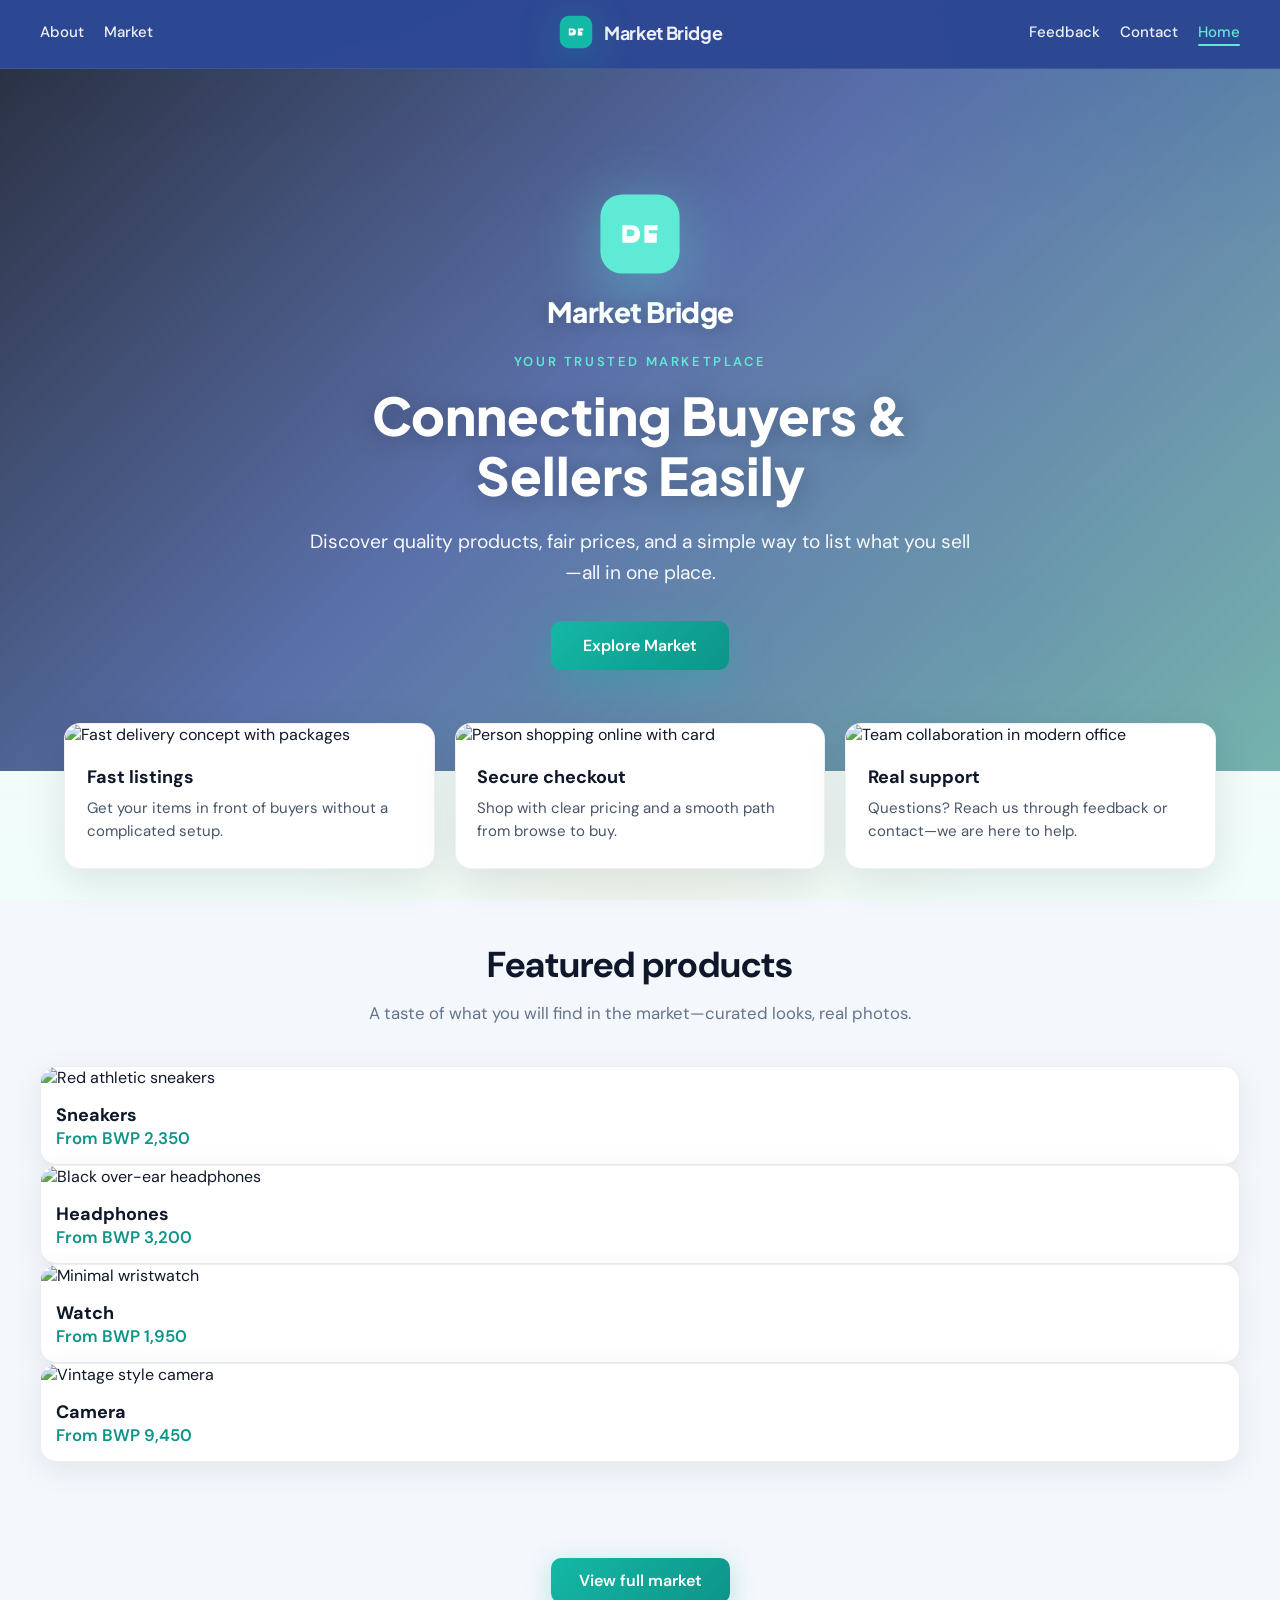
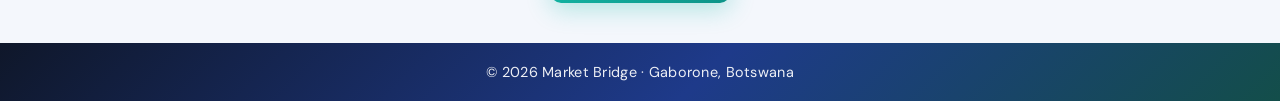
==== commit 7419022b: "Remove duplicate product card for Smartphone and Laptop" ====
--- a/index.html
+++ b/index.html
@@ -105,17 +105,7 @@
 <p class="section-sub">A taste of what you will find in the market—curated looks, real photos.</p>
 </div>
 <div class="grid">
-<div class="card">
-<img src="https://images.unsplash.com/photo-1511707171634-5f897ff02cc9?w=800&q=80" alt="Smartphone on dark background" width="800" height="600" loading="lazy">
-<div class="card-content">
-<h3>Smartphone</h3><p class="price">From BWP 5,600</p>
-</div>
-</div>
-<div class="card">
-<img src="https://images.unsplash.com/photo-1496181139206-80ce49f8c1a4?w=800&q=80" alt="Laptop on wooden desk" width="800" height="600" loading="lazy">
-<div class="card-content">
-<h3>Laptop</h3><p class="price">From BWP 12,800</p>
-</div>
+
 </div>
 <div class="card">
 <img src="https://images.unsplash.com/photo-1542291026-7eec264c27ff?w=800&q=80" alt="Red athletic sneakers" width="800" height="600" loading="lazy">
